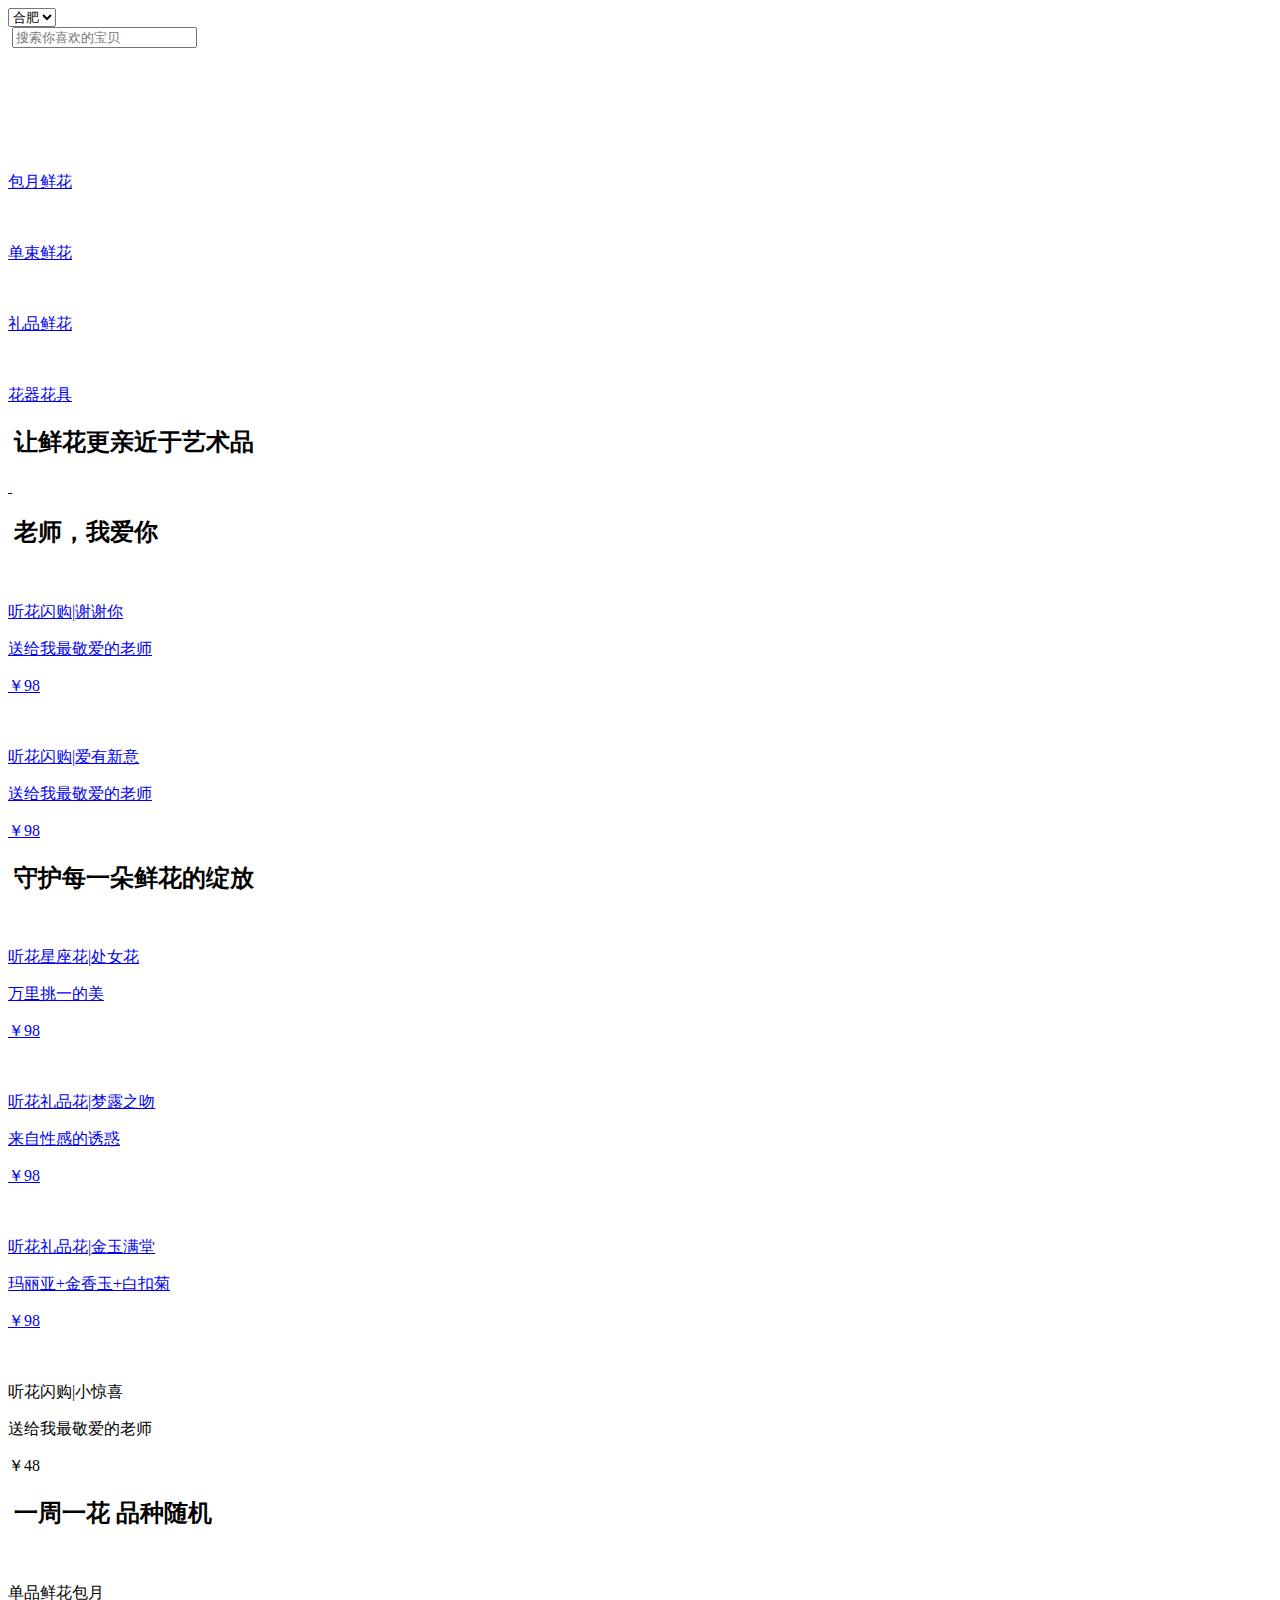
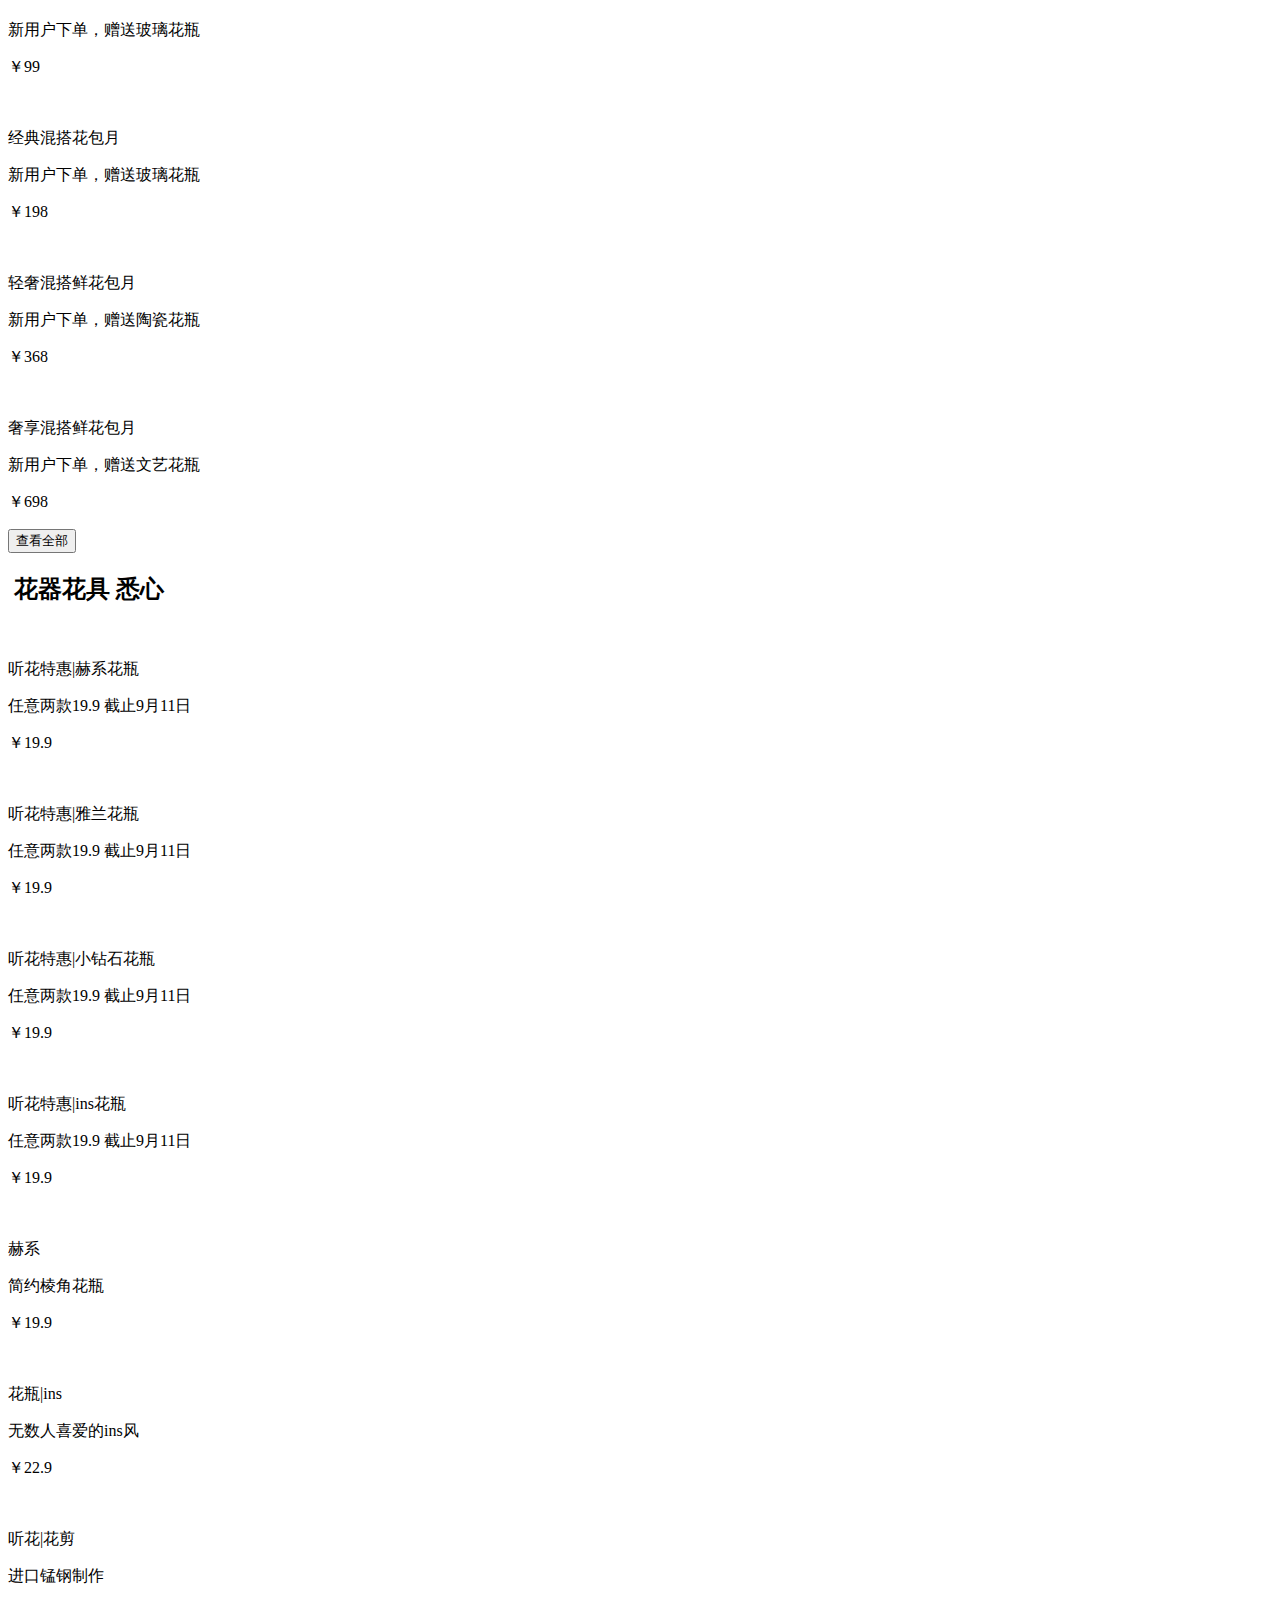
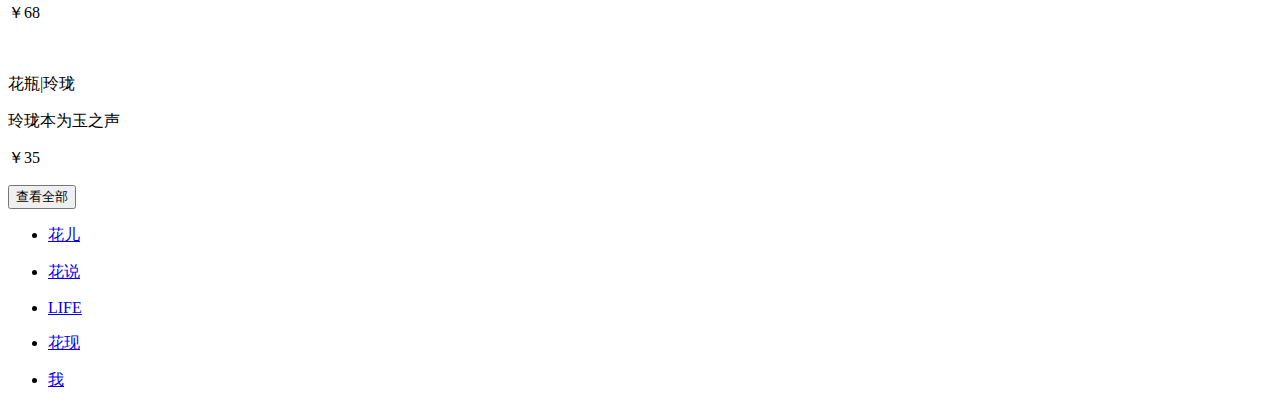
==== index.html @ dff8ff0c "Add files via upload" ====
<!DOCTYPE html>
<html lang="en">
<head>
	<meta charset="UTF-8">
	<meta content="width=device-width, initial-scale=1.0, maximum-scale=1.0,  user-scalable=0"; name="viewport" />
	<meta content="telephone=no" name="format-detection" />
	 <meta name="apple-mobile-web-app-status-bar-style" content="black">

	<title>花儿</title>
	<link rel="stylesheet" type="text/css" href="css/iconfont.css">
	<link rel="stylesheet" type="text/css" href="css/reset.css">
	<link rel="stylesheet" type="text/css" href="css/style1.css">
	<link rel="stylesheet" href="css/swiper-3.4.2.min.css">
	<script src="js/swiper-3.4.2.min.js"></script>
</head>
<body>
	<header>
		<span>
            <select>
              <option selected="selected">合肥</option>
              <option value="北京">北京</option>
              <option value="上海">上海</option>
              <option value="南京">南京</option>
              <option value="重庆">重庆</option>
              <option value="">长沙</option>
              <option value="">湘潭</option>
              <option value="">哈尔</option>
              <option value="">滁州</option>
              <option value="">苏州</option>
              <option value="">金华</option>
              <option value="">厦门</option>
              <option value="">香港</option>
              <option value="">台湾</option>
              <option value="">海口</option>
              <option value="">青岛</option>
            </select>
        </span>
		<form action="">
		<img src="img/ss@2x.png" alt="" class="img1">
		<input type="text" placeholder="搜索你喜欢的宝贝">
		</form>
		<a href="sign-in.html"><img src="img/gwc@2x.png" alt=""></a>
	</header>

<div class="swiper-container">
    <div class="swiper-wrapper">
        <div class="swiper-slide"><img src="img/banner_1.jpg" alt=""></div>
        <div class="swiper-slide"><img src="img/banner_2.jpg" alt=""></div>
        <div class="swiper-slide"><img src="img/banner_3.jpg" alt=""></div>
        <div class="swiper-slide"><img src="img/banner_4.jpg" alt=""></div>
    </div>
    <!-- 如果需要分页器 -->
    <!-- <div class="swiper-pagination"></div> -->
</div>
<script>
  var mySwiper = new Swiper ('.swiper-container', {
    loop: true,
    pagination: '.swiper-pagination',
    autoplay : 1500,
  })
  </script>

<div class="nav">
	<div class="box">
		<a href="by.html">
		<img src="img/nav_1.png" alt="">
		<p>包月鲜花</p>
		</a>
	</div>
	<div class="box">
		<a href="ds.html">
		<img src="img/nav_2.png" alt="">
		<p>单束鲜花</p>
		</a>
	</div>
	<div class="box">
		<a href="lp.html">
		<img src="img/nav_3.png" alt="">
		<p>礼品鲜花</p>
		</a>
	</div>
	<div class="box">
		<a href="hj.html">
		<img src="img/nav_4.png" alt="">
		<p>花器花具</p>
		</a>
	</div>
</div>


<div class="list">
	<h2>
		<img src="img/left@2x.png" alt="">
		<span>让鲜花更亲近于艺术品</span>
		<img src="img/right@2x.png" alt="">
	</h2>
	<a href="tt.html">
	<div class="img">
		<img src="img/new_1.jpg" alt="">
		<img src="img/new_2.jpg" alt="">
	</div>
	</a>
</div>
<div class="list1">
	<h2>
		<img src="img/left@2x.png" alt="">
		<span>老师，我爱你</span>
		<img src="img/right@2x.png" alt="">
	</h2>
	<div class="img">
		<div class="list1_1">
		<a href="ins_hp.html">
			<img src="img/1-1.jpg" alt="">
			<p>听花闪购<span>|</span>谢谢你</p>
			<p>送给我最敬爱的老师</p>
			<p>￥98</p>
		</a>
		</div>
		<div class="list1_1">
		<a href="ins_hp.html">
			<img src="img/1-2.jpg" alt="">
			<p>听花闪购<span>|</span>爱有新意</p>
			<p>送给我最敬爱的老师</p>
			<p>￥98</p>
		</a>
		</div>
	</div>
</div>


<div class="list1 list2">
	<h2>
		<img src="img/left@2x.png" alt="">
		<span>守护每一朵鲜花的绽放</span>
		<img src="img/right@2x.png" alt="">
	</h2>
	<div class="img">
		<div class="list1_1">
		<a href="hxhp.html">
			<img src="img/1-3.jpg" alt="">
			<p>听花星座花<span>|</span>处女花</p>
			<p>万里挑一的美</p>
			<p>￥98</p>
		</a>
		</div>
		<div class="list1_1">
		<a href="ins_hp.html">
			<img src="img/1-4.jpg" alt="">
			<p>听花礼品花<span>|</span>梦露之吻</p>
			<p>来自性感的诱惑</p>
			<p>￥98</p>
			</a>
		</div>
	</div>
	<div class="img">
		<div class="list1_1">
		<a href="mw.html">
			<img src="img/1-5.jpg" alt="">
			<p>听花礼品花<span>|</span>金玉满堂</p>
			<p>玛丽亚+金香玉+白扣菊</p>
			<p>￥98</p>
			</a>
		</div>
		<div class="list1_1">
			<img src="img/1-6.jpg" alt="">
			<p>听花闪购<span>|</span>小惊喜</p>
			<p>送给我最敬爱的老师</p>
			<p>￥48</p>
		</div>
	</div>
</div>


<div class="list1 list2 list5">
	<h2>
		<img src="img/left@2x.png" alt="">
		<span>一周一花 品种随机</span>
		<img src="img/right@2x.png" alt="">
	</h2>
	<div class="img">
		<div class="list1_1">

			<img src="img/1-8.jpg" alt="">
			<p>单品鲜花包月</p>
			<p>新用户下单，赠送玻璃花瓶</p>
			<p>￥99</p>

		</div>
		<div class="list1_1">
			<img src="img/1-9.jpg" alt="">
			<p>经典混搭花包月</p>
			<p>新用户下单，赠送玻璃花瓶</p>
			<p>￥198</p>
		</div>
	</div>
	<div class="img">
		<div class="list1_1">
			<img src="img/1-10.jpg" alt="">
			<p>轻奢混搭鲜花包月</p>
			<p>新用户下单，赠送陶瓷花瓶</p>
			<p>￥368</p>
		</div>
		<div class="list1_1">
			<img src="img/2-1.jpg" alt="">
			<p>奢享混搭鲜花包月</p>
			<p>新用户下单，赠送文艺花瓶</p>
			<p>￥698</p>
		</div>
	</div>
	<button>查看全部</button>
</div>

<div class="list1 list2 list3">
	<h2>
		<img src="img/left@2x.png" alt="">
		<span>花器花具 悉心</span>
		<img src="img/right@2x.png" alt="">
	</h2>
	<div class="img">
		<div class="list1_1">
			<img src="img/2-2.jpg" alt="">
			<p>听花特惠<span>|</span>赫系花瓶</p>
			<p>任意两款19.9 截止9月11日</p>
			<p>￥19.9</p>
		</div>
		<div class="list1_1">
			<img src="img/2-4.jpg" alt="">
			<p>听花特惠<span>|</span>雅兰花瓶</p>
			<p>任意两款19.9 截止9月11日</p>
			<p>￥19.9</p>
		</div>
	</div>
	<div class="img">
		<div class="list1_1">
			<img src="img/2-5.jpg" alt="">
			<p>听花特惠<span>|</span>小钻石花瓶</p>
			<p>任意两款19.9 截止9月11日</p>
			<p>￥19.9</p>
		</div>
		<div class="list1_1">
			<img src="img/2-7.jpg" alt="">
			<p>听花特惠<span>|</span>ins花瓶</p>
			<p>任意两款19.9 截止9月11日</p>
			<p>￥19.9</p>
		</div>
	</div>
	<div class="img">
		<div class="list1_1">
			<img src="img/2-3.jpg" alt="">
			<p>赫系</p>
			<p>简约棱角花瓶</p>
			<p>￥19.9</p>
		</div>
		<div class="list1_1">
			<img src="img/2-6.jpg" alt="">
			<p>花瓶<span>|</span>ins</p>
			<p>无数人喜爱的ins风</p>
			<p>￥22.9</p>
		</div>
	</div>
	<div class="img">
		<div class="list1_1">
			<img src="img/2-8.jpg" alt="">
			<p>听花<span>|</span>花剪</p>
			<p>进口锰钢制作</p>
			<p>￥68</p>
		</div>
		<div class="list1_1">
			<img src="img/2-9.jpg" alt="">
			<p>花瓶<span>|</span>玲珑</p>
			<p>玲珑本为玉之声</p>
			<p>￥35</p>
		</div>
	</div>
	<button>查看全部</button>
</div>

<footer>
<ul>
	<li>
		<a href="index.html"><i class="iconfont icon-shuihu"></i>
		<p>花儿</p>
		</a>
	</li>
	<li>
		<a href="hs.html"><i class="iconfont icon-zhalan"></i>
		<p>花说</p>
		</a>
	</li>
	<li>
		<a href="life1.html"><i class="iconfont icon-iconset0217"></i>
		<p>LIFE</p>
		</a>
	</li>
	<li>
		<a href="hx.html"><i class="iconfont icon-shuaziline"></i>
		<p>花现</p>
		</a>
	</li>
	<li>
		<a href="wo.html"><i class="iconfont icon-iconcopy"></i>
		<p>我</p>
		</a>
	</li>
</ul>
</footer>
</body>
</html>
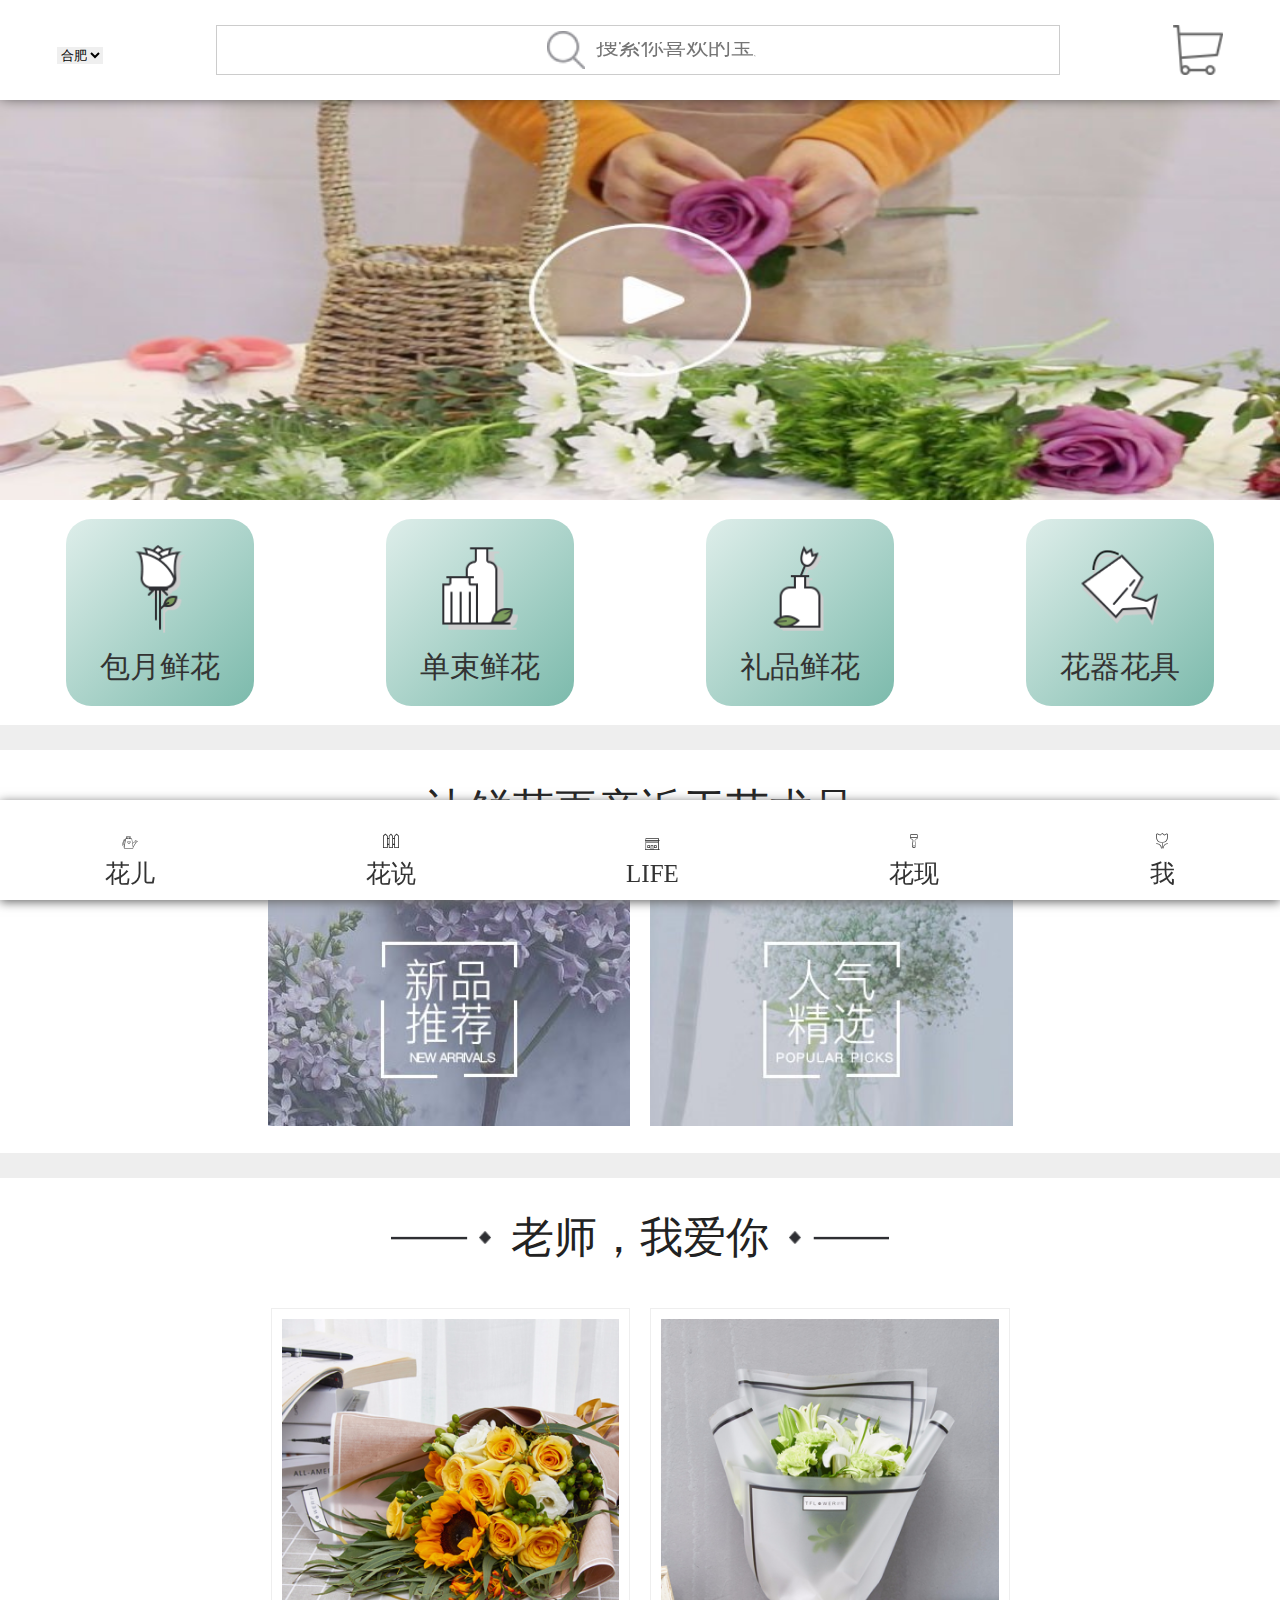
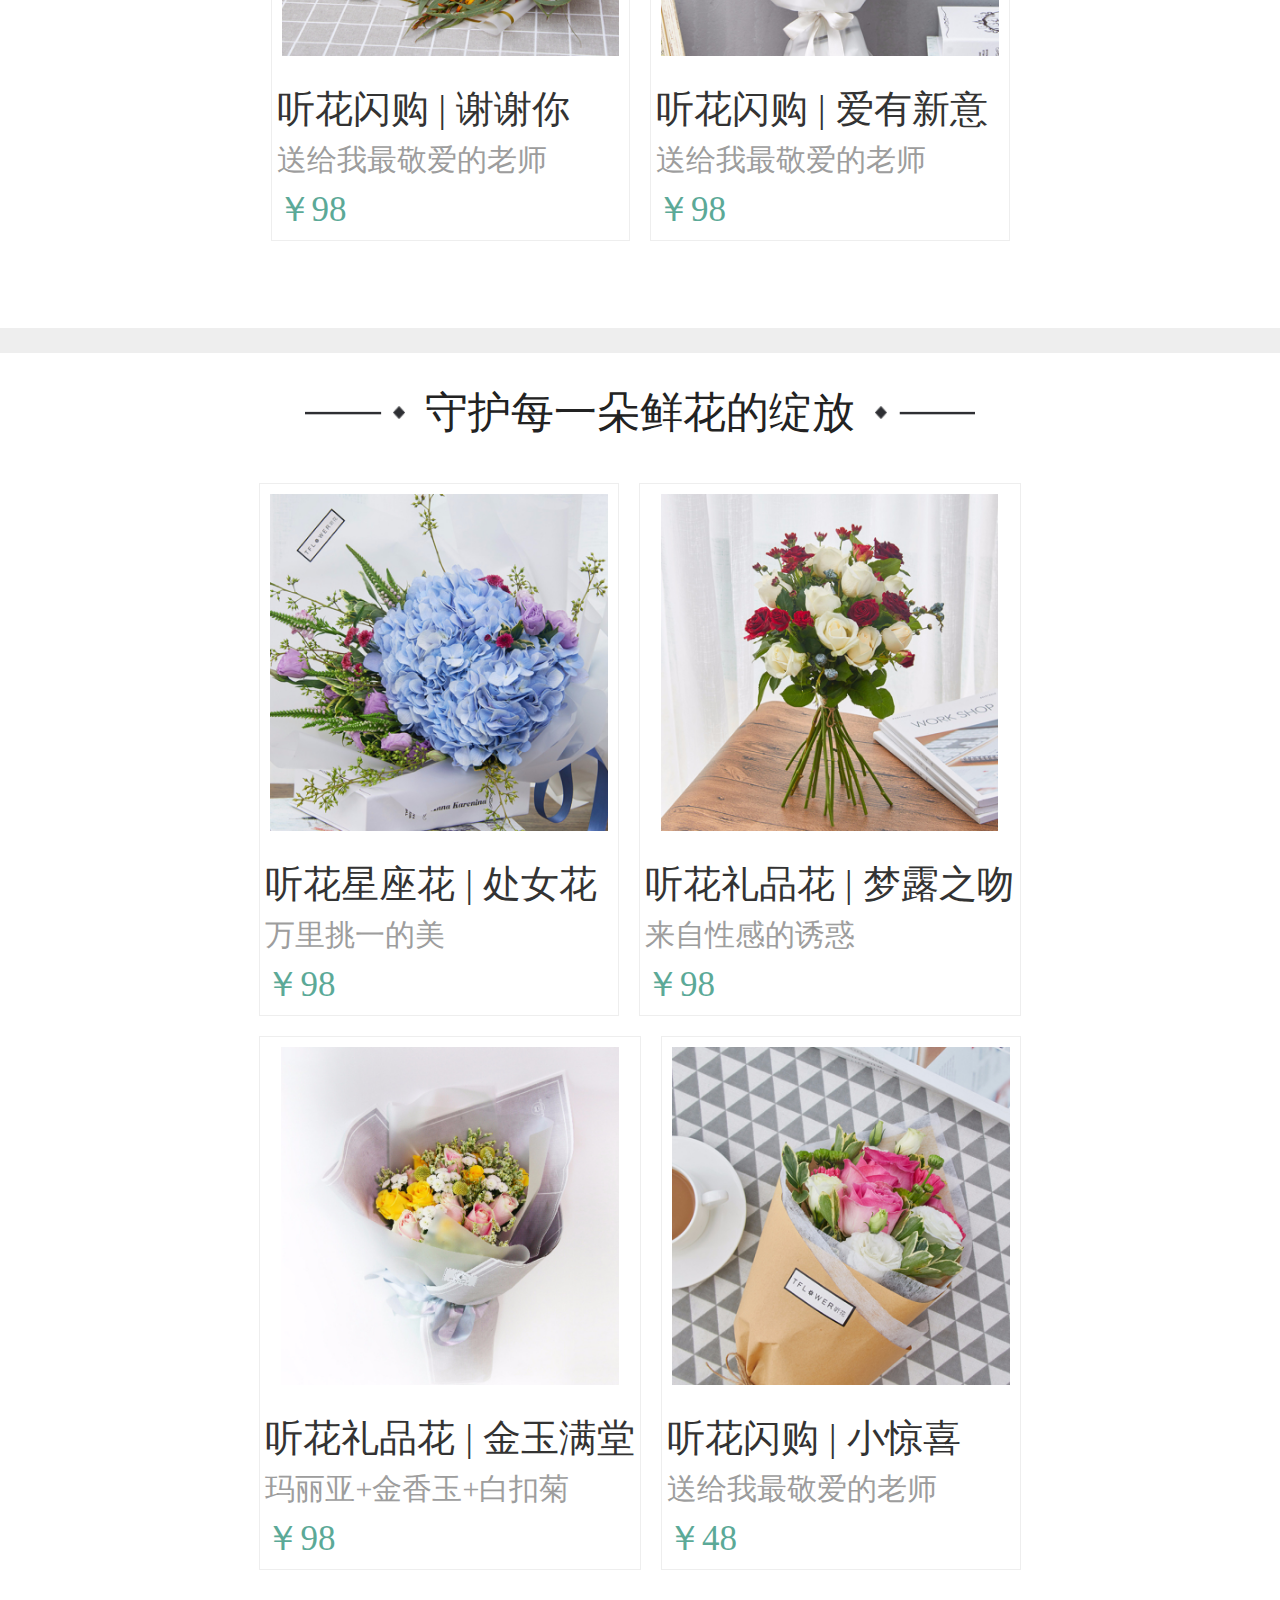
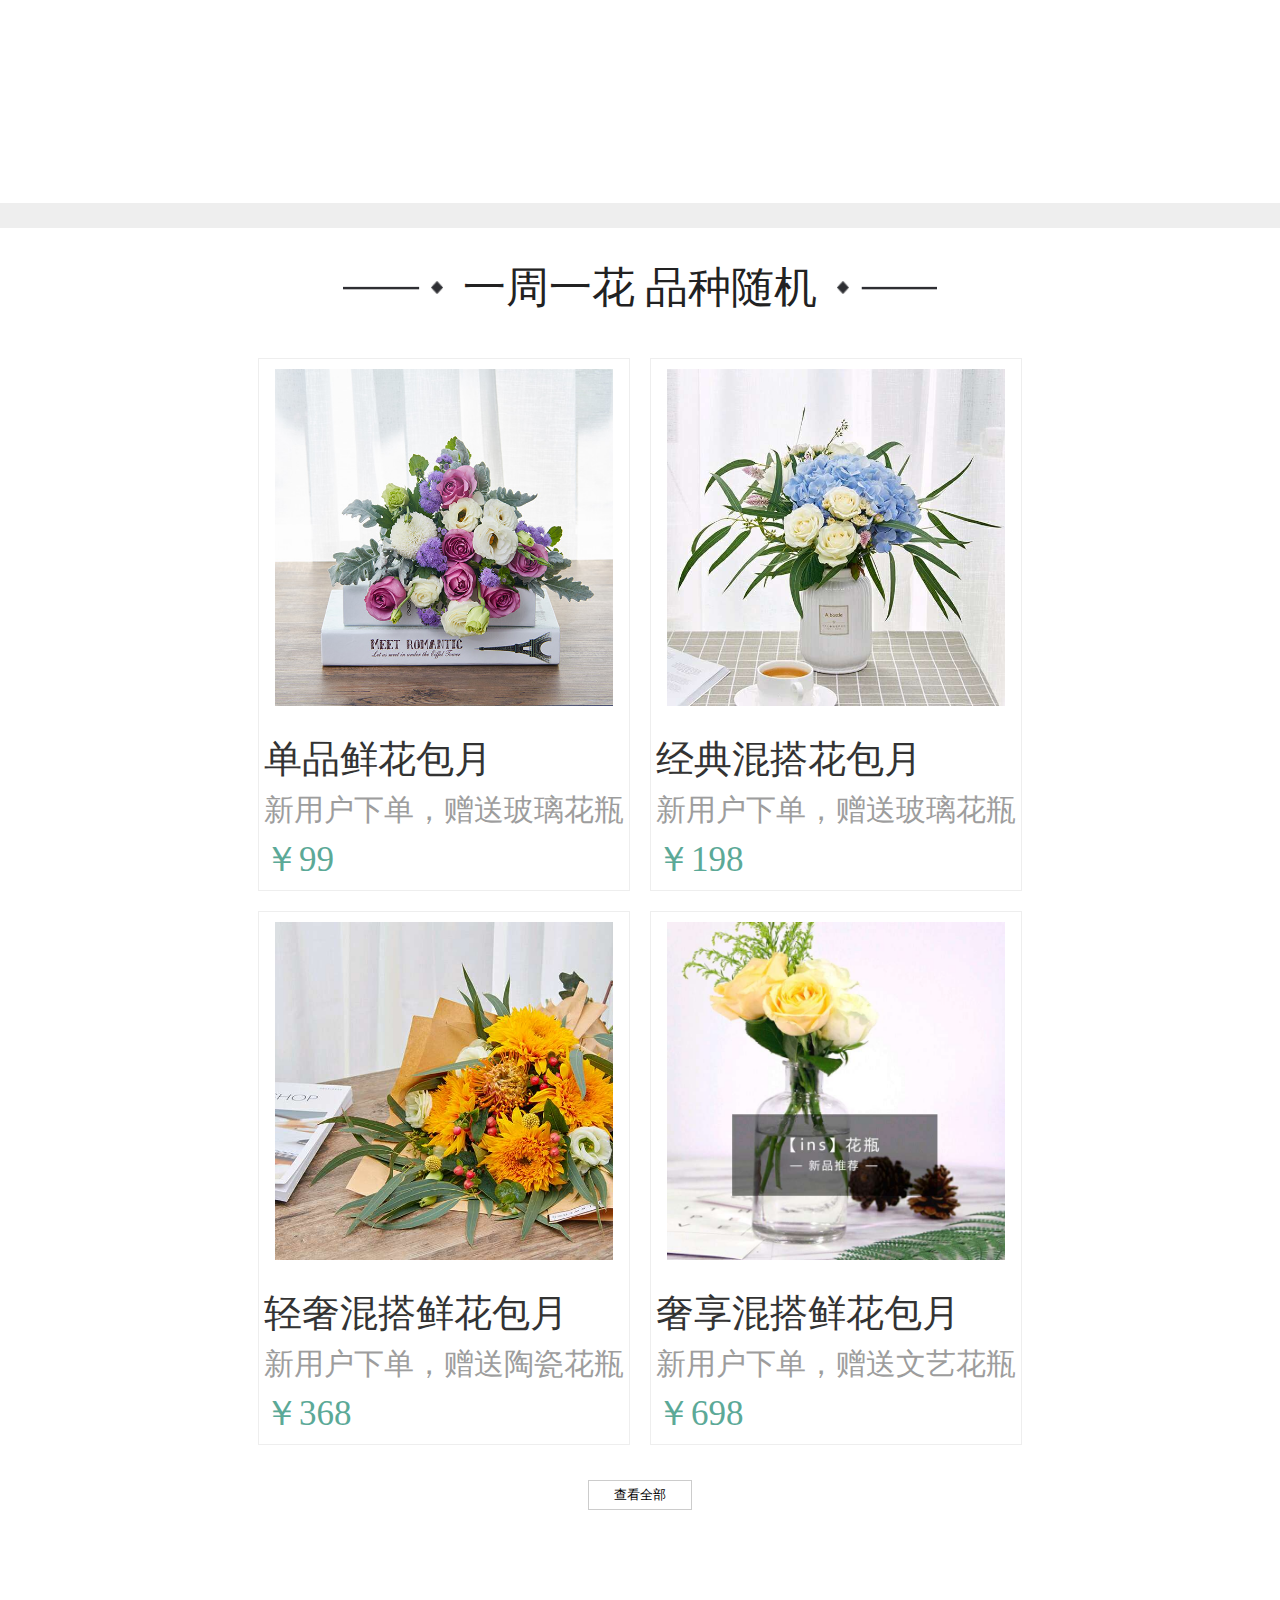
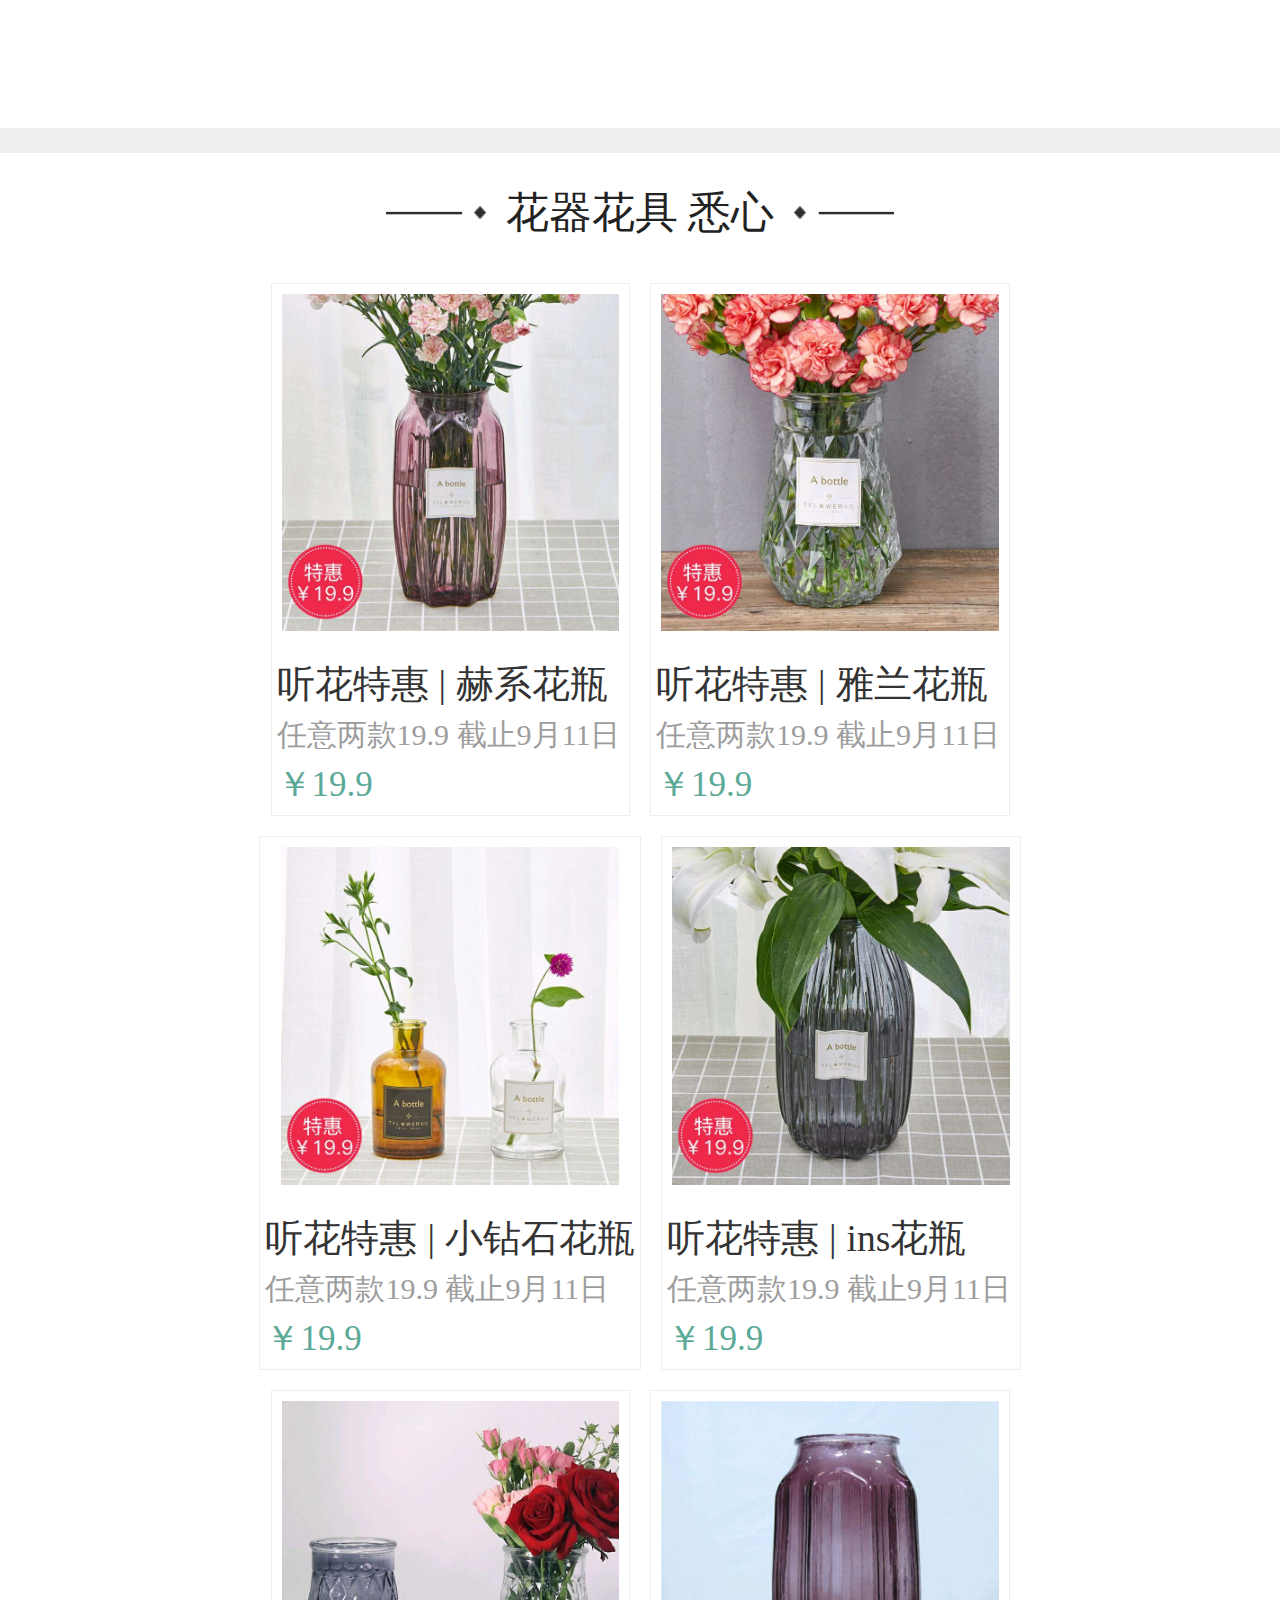
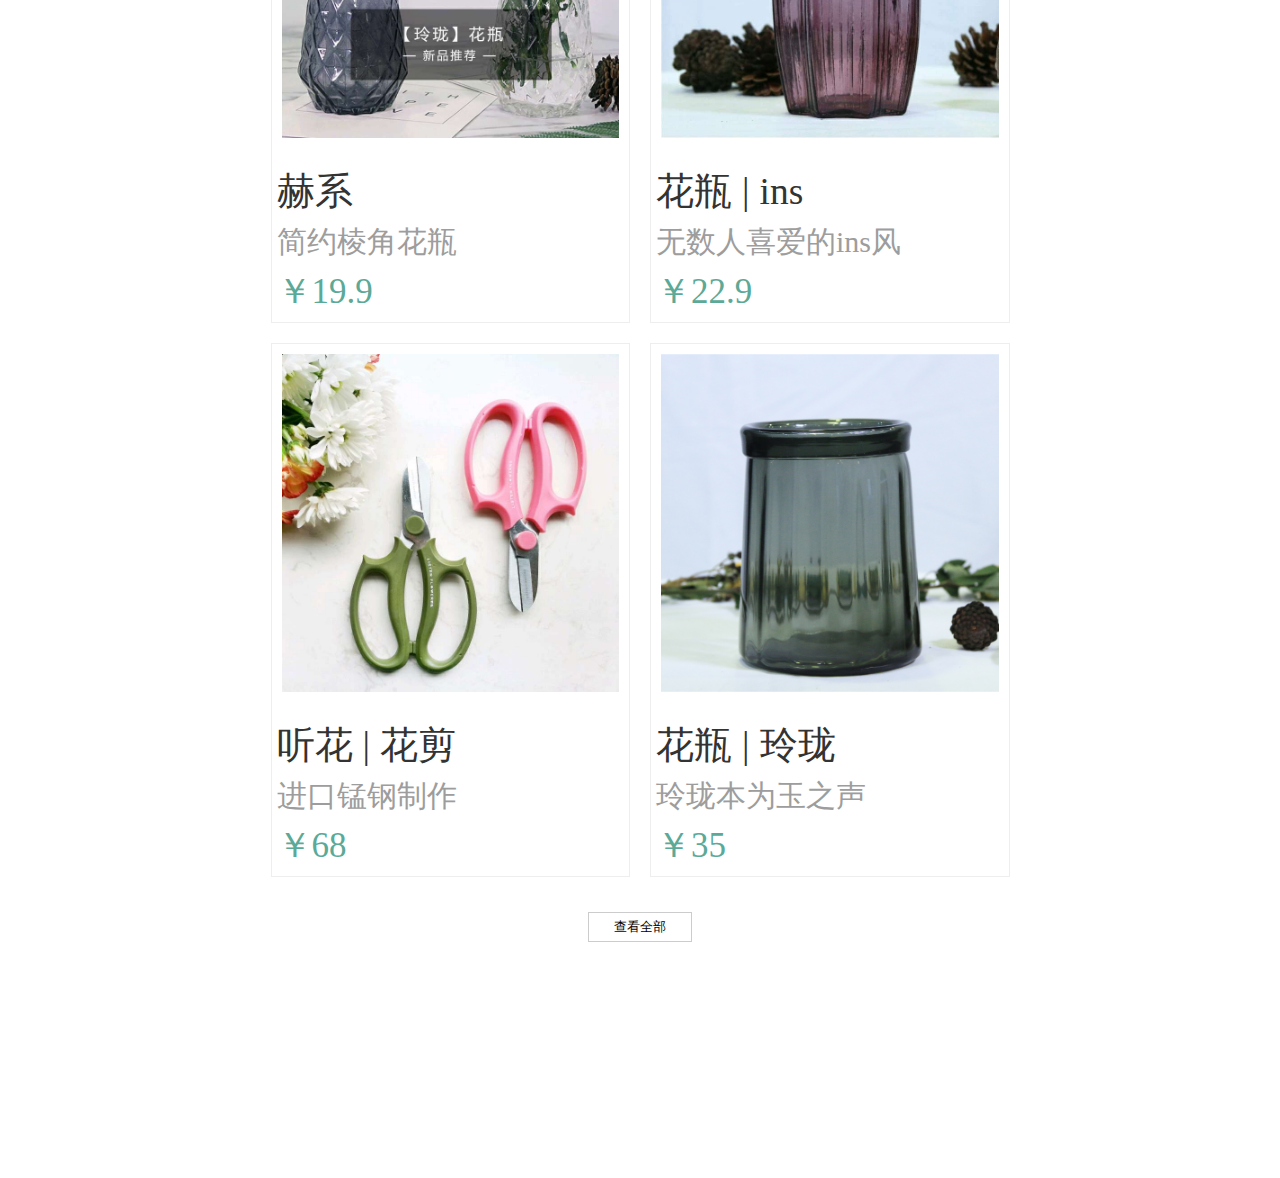
==== commit 0138c6a6: "Update index.html" ====
--- a/index.html
+++ b/index.html
@@ -6,7 +6,7 @@
 	<meta content="telephone=no" name="format-detection" />
 	 <meta name="apple-mobile-web-app-status-bar-style" content="black">
 
-	<title>花儿</title>
+	<title>听花-倾听爱花人士的声音</title>
 	<link rel="stylesheet" type="text/css" href="css/iconfont.css">
 	<link rel="stylesheet" type="text/css" href="css/reset.css">
 	<link rel="stylesheet" type="text/css" href="css/style1.css">
@@ -305,4 +305,4 @@
 </ul>
 </footer>
 </body>
-</html>+</html>
--- a/css/iconfont.css
+++ b/css/iconfont.css
@@ -0,0 +1,77 @@
+
+@font-face {font-family: "iconfont";
+  src: url('iconfont.eot?t=1505226812738'); /* IE9*/
+  src: url('iconfont.eot?t=1505226812738#iefix') format('embedded-opentype'), /* IE6-IE8 */
+  url('[data-uri]') format('woff'),
+  url('iconfont.ttf?t=1505226812738') format('truetype'), /* chrome, firefox, opera, Safari, Android, iOS 4.2+*/
+  url('iconfont.svg?t=1505226812738#iconfont') format('svg'); /* iOS 4.1- */
+}
+
+.iconfont {
+  font-family:"iconfont" !important;
+  font-size:16px;
+  font-style:normal;
+  -webkit-font-smoothing: antialiased;
+  -moz-osx-font-smoothing: grayscale;
+}
+
+.icon-shizhong:before { content: "\e60b"; }
+
+.icon-gouwuche:before { content: "\e60d"; }
+
+.icon-qianbao:before { content: "\e6b5"; }
+
+.icon-iconset0217:before { content: "\e674"; }
+
+.icon-tuihuanhuo:before { content: "\e692"; }
+
+.icon-dingwei:before { content: "\e60e"; }
+
+.icon-zhalan:before { content: "\e605"; }
+
+.icon-shoucang:before { content: "\e606"; }
+
+.icon-dingwei1:before { content: "\e6b0"; }
+
+.icon-xinxi:before { content: "\e62c"; }
+
+.icon-shuaziline:before { content: "\e645"; }
+
+.icon-erweima:before { content: "\e61c"; }
+
+.icon-huodong:before { content: "\e631"; }
+
+.icon-xiangyou-page:before { content: "\e600"; }
+
+.icon-xin:before { content: "\e60a"; }
+
+.icon-yiwancheng:before { content: "\e616"; }
+
+.icon-wenhao:before { content: "\e7fd"; }
+
+.icon-jiahao:before { content: "\e60c"; }
+
+.icon-daishouhuo:before { content: "\e617"; }
+
+.icon-yanjing:before { content: "\e613"; }
+
+.icon-fangxiangz:before { content: "\e604"; }
+
+.icon-xing:before { content: "\e601"; }
+
+.icon-shezhi:before { content: "\e603"; }
+
+.icon-zaixiankefu:before { content: "\e618"; }
+
+.icon-cha:before { content: "\e99c"; }
+
+.icon-fangxiangjian-xia:before { content: "\e688"; }
+
+.icon-ren-copy:before { content: "\e602"; }
+
+.icon-wodepintuan:before { content: "\e628"; }
+
+.icon-iconcopy:before { content: "\e67b"; }
+
+.icon-shuihu:before { content: "\e65a"; }
+
--- a/css/style1.css
+++ b/css/style1.css
@@ -0,0 +1,301 @@
+@charset="utf-8";
+// html{
+// 	font-size:100px;
+// }
+
+@media only screen and (min-width: 320px){
+  html {
+    font-size: 100px !important;
+  }
+}
+@media only screen and (min-width: 360px){
+  html {
+    font-size: 105px !important;
+  }
+}
+@media only screen and (min-width: 375px){
+  html {
+    font-size: 110px !important;
+  }
+}
+@media only screen and (min-width:412px){
+  html {
+    font-size: 120px !important;
+  }
+}
+@media only screen and (min-width:414px){
+  html {
+    font-size: 120px !important;
+  }
+}
+
+
+@media only screen and (min-width: 750px){
+  html {
+    font-size: 180px !important;
+  }
+}
+
+@media only screen and (min-width: 768px){
+  html {
+    font-size: 185px !important;
+  }
+}
+
+@media only screen and (min-width: 1024px){
+  html {
+    font-size: 250px !important;
+  }
+}
+@font-face
+{
+font-family: myFont;
+src: url('../font/FZXH1JW.TTF'),
+     url('../font/FZXH1JW.eot'); /* IE9+,可以是具体的实际链接 */
+}
+body{
+	background: #eee;
+	font-size:100px;
+}
+select{
+	border:none;
+	outline: none;
+}
+header{
+	position:fixed;
+	z-index: 100;
+	background: #fff;
+	display: flex;
+	flex-direction: row;
+	font-size: 0.12rem;
+	color:#333;
+	width:100%;
+	height:0.4rem;
+	align-items: center;
+	justify-content: space-around;
+	box-shadow: 0px -5px 15px #000;
+}
+header img{
+	width:0.2rem;
+	height:0.2rem;
+	vertical-align: middle;
+}
+header .img1{
+	width:0.15rem;
+	height:0.15rem;
+	margin-left:0.15rem;
+}
+header input{
+	border:none;
+}
+header input::-webkit-input-placeholder{
+	font-size: 0.1rem;
+	transform: scale(0.9);
+}
+header form{
+	width:65%;
+	padding:0.02rem;
+	border:1px solid #ccc;
+	display: flex;
+	flex-direction: row;
+	align-items: center;
+	justify-content: center;
+}
+header span .icon-fangxiangjian-xia{
+	color:#666;
+	font-size: 0.1rem;
+}
+.swiper-container{
+	width:100%;
+	height:1.6rem;
+	position: absolute;
+	top:0.4rem;
+	/*margin-top: 0.4rem;*/
+}
+.swiper-slide img{
+	width:100%;
+	height:1.6rem;
+}
+.nav{
+	margin-top: 0.4rem;
+	width:100%;
+	height:0.9rem;
+	display: flex;
+	flex-direction: row;
+	justify-content: space-around;
+	align-items: center;
+	background: #fff;
+	color:#333;
+}
+.nav .box{
+	display: flex;
+	flex-direction: column;
+	align-items: center;
+	justify-content: center;
+	font-size: 0.12rem;
+	background: linear-gradient(to bottom right, rgba(91,169,151,0.2), rgba(91,169,151,0.8));
+	width:0.75rem;
+	height: 0.75rem;
+	border-radius: 0.1rem;
+	color:#fff;
+	text-align: center;
+	// font-family: myFont;
+}
+.nav .box img{
+	width:0.41rem;
+	height:0.41rem;
+}
+.list{
+	background: #fff;
+	width:100%;
+	height:1.61rem;
+	margin-top: 0.1rem;
+	color:#333;
+}
+.list h2{
+	display: flex;
+	flex-direction: row;
+	align-items: center;
+	justify-content: center;
+	font-size: 0.17rem;
+	width:100%;
+	height:0.48rem;
+}
+.list h2 img{
+	width:0.4rem;
+	height:0.05rem;
+}
+.list h2 span{
+	margin-right: 0.08rem;
+	margin-left: 0.08rem;
+	color:#222;
+}
+.list .img{
+	width:100%;
+	height:1.15rem;
+	margin-top: -0.04rem;
+	display: flex;
+	flex-direction: row;
+	justify-content: center;
+	align-items: center;
+}
+.list .img img{
+	width:1.45rem;
+	height:0.98rem;
+	margin:0.04rem;
+}
+.list1{
+	width:100%;
+	height:3rem;
+	background: #fff;
+	margin-top:0.1rem;
+	color:#333;
+}
+.list1 h2{
+	display: flex;
+	flex-direction: row;
+	align-items: center;
+	justify-content: center;
+	font-size: 0.17rem;
+	width:100%;
+	height:0.48rem;
+}
+.list1 h2 img{
+	width:0.4rem;
+	height:0.05rem;
+}
+.list1 h2 span{
+	margin-right:0.08rem;
+	margin-left: 0.08rem;
+	color:#222;
+}
+.list1 .img{
+	display: flex;
+	flex-direction: row;
+	justify-content:center;
+	align-items: center;
+}
+.list1 .img img{
+	text-align: center;
+	width:1.35rem;
+	height:1.35rem;
+	margin:0.02rem;
+}
+.list1 .img .list1_1{
+	text-align: center;
+	border:1px solid #eee;
+	padding:0.02rem;
+	margin:0.04rem;
+}
+.list1 .img .list1_1 p{
+	text-align:left;
+	line-height: 0.2rem;
+}
+.list1 .img .list1_1 p:nth-of-type(1) span{
+	margin-right:0.04rem;
+	margin-left: 0.04rem;
+}
+.list1 .img .list1_1 p:nth-of-type(1){
+	font-size: 0.15rem;
+	color:#333;
+}
+.list1 .img .list1_1 p:nth-of-type(2){
+	font-size: 0.12rem;
+	color:#9D9D9D;
+	font-family:"微软雅黑";
+}
+.list1 .img .list1_1 p:nth-of-type(3){
+	font-size: 0.14rem;
+	color:#5BA997;
+}
+.list2{
+	width:100%;
+	height:5.8rem;
+}
+.list5{
+	height:6rem;
+}
+.list2 button{
+	display: block;
+	margin:0.1rem auto;
+	background: none;
+	border:none;
+	padding:0.02rem 0.1rem;
+	border:1px solid #ccc;
+}
+.list3{
+	height: 10.5rem;
+}
+footer{
+	width:100%;
+	height:0.4rem;
+	position: fixed;
+	bottom:0px;
+	background: #fff;
+	box-shadow: 0px 2px 10px #666;
+}
+footer ul{
+	width:100%;
+	height:0.4rem;
+	display: flex;
+	flex-direction: row;
+	justify-content: space-around;
+	align-items: center;
+	font-size: 0.16rem;
+	font-weight:400;
+	color: #666;
+}
+footer ul li p{
+	font-size: 0.1rem;
+	font-family: "华文仿宋";
+}
+footer ul li{
+	text-align: center;
+}
+footer ul li a{
+	color:#333;
+}
+footer ul li:nth-of-type(1){
+	color:#5BA997;
+}
+
